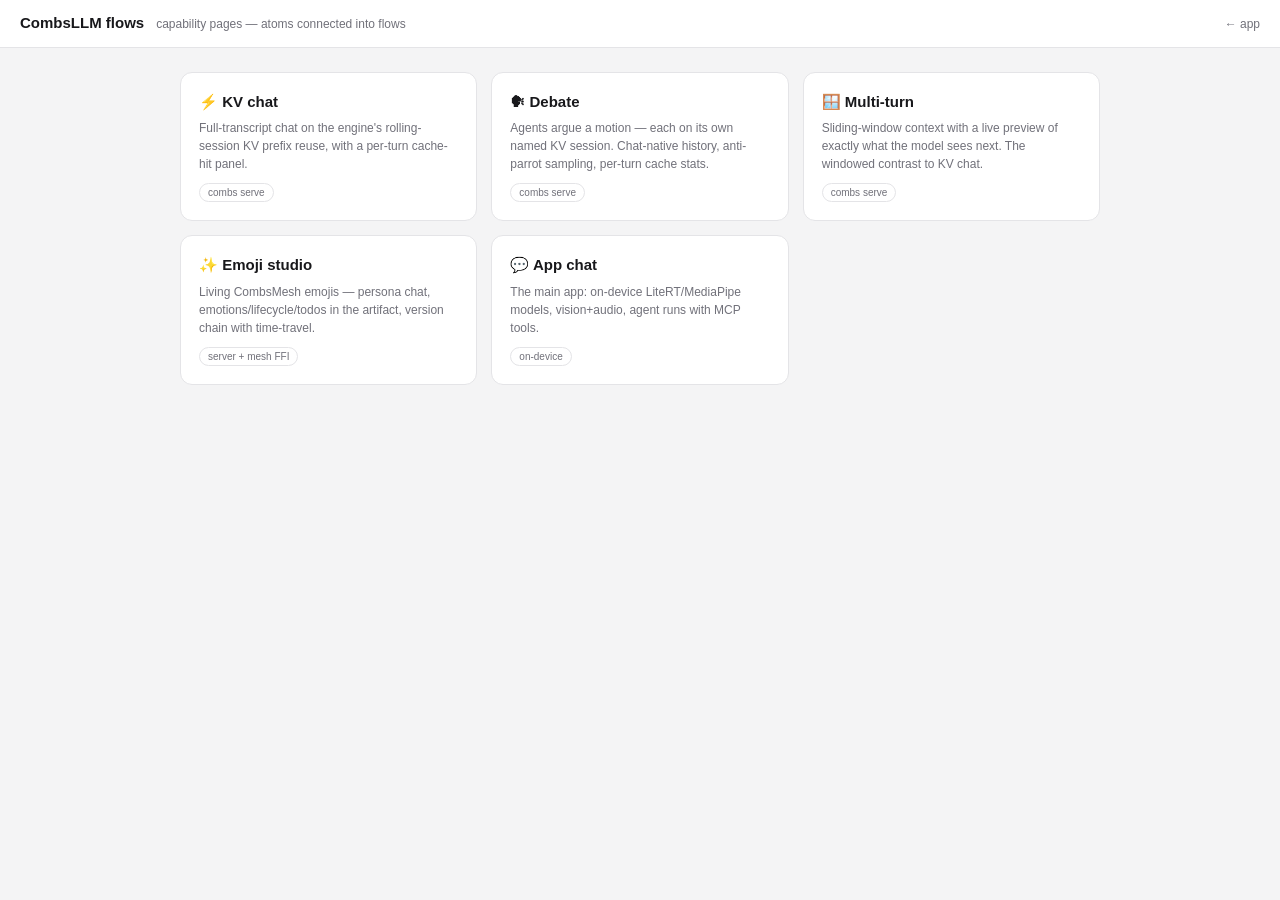
==== flows/index.html @ 653340db "phases D+E: debate, multi-turn, flows launcher — best-of chew capabilities - flows/debate.html: N ag" ====
<!DOCTYPE html>
<!-- flows launcher — the best-of capability pages, connected to atoms. -->
<html lang="en">
<head>
<meta charset="utf-8">
<title>CombsLLM — flows</title>
<meta name="viewport" content="width=device-width, initial-scale=1">
<style>
  :root { --bg:#f4f4f5; --panel:#fff; --border:#e4e4e7; --fg:#18181b; --dim:#71717a; }
  * { box-sizing:border-box; }
  body { margin:0; background:var(--bg); color:var(--fg); font:14px/1.5 -apple-system,"Helvetica Neue",sans-serif; }
  header { padding:12px 20px; border-bottom:1px solid var(--border); background:var(--panel); display:flex; align-items:baseline; gap:12px; }
  header h1 { font-size:15px; margin:0; }
  header span { color:var(--dim); font-size:12px; }
  header a { margin-left:auto; color:var(--dim); font-size:12px; text-decoration:none; }
  header a:hover { color:var(--fg); }
  main { max-width:960px; margin:0 auto; padding:24px 20px; display:grid; grid-template-columns:repeat(auto-fill,minmax(280px,1fr)); gap:14px; }
  .card { background:var(--panel); border:1px solid var(--border); border-radius:12px; padding:18px; text-decoration:none; color:inherit; transition:box-shadow .15s; display:block; }
  .card:hover { box-shadow:0 4px 16px rgba(0,0,0,.08); }
  .card h2 { font-size:15px; margin:0 0 6px; }
  .card p { font-size:12px; color:var(--dim); margin:0; }
  .card .tag { display:inline-block; font-size:10px; color:var(--dim); border:1px solid var(--border); border-radius:99px; padding:1px 8px; margin-top:10px; }
</style>
</head>
<body>
<header>
  <h1>CombsLLM flows</h1>
  <span>capability pages — atoms connected into flows</span>
  <a href="/">← app</a>
</header>
<main>
  <a class="card" href="/flows/kv-chat.html">
    <h2>⚡ KV chat</h2>
    <p>Full-transcript chat on the engine's rolling-session KV prefix reuse, with a per-turn cache-hit panel.</p>
    <span class="tag">combs serve</span>
  </a>
  <a class="card" href="/flows/debate.html">
    <h2>🗣 Debate</h2>
    <p>Agents argue a motion — each on its own named KV session. Chat-native history, anti-parrot sampling, per-turn cache stats.</p>
    <span class="tag">combs serve</span>
  </a>
  <a class="card" href="/flows/multi-turn.html">
    <h2>🪟 Multi-turn</h2>
    <p>Sliding-window context with a live preview of exactly what the model sees next. The windowed contrast to KV chat.</p>
    <span class="tag">combs serve</span>
  </a>
  <a class="card" href="/flows/emoji-studio.html">
    <h2>✨ Emoji studio</h2>
    <p>Living CombsMesh emojis — persona chat, emotions/lifecycle/todos in the artifact, version chain with time-travel.</p>
    <span class="tag">server + mesh FFI</span>
  </a>
  <a class="card" href="/">
    <h2>💬 App chat</h2>
    <p>The main app: on-device LiteRT/MediaPipe models, vision+audio, agent runs with MCP tools.</p>
    <span class="tag">on-device</span>
  </a>
</main>
</body>
</html>
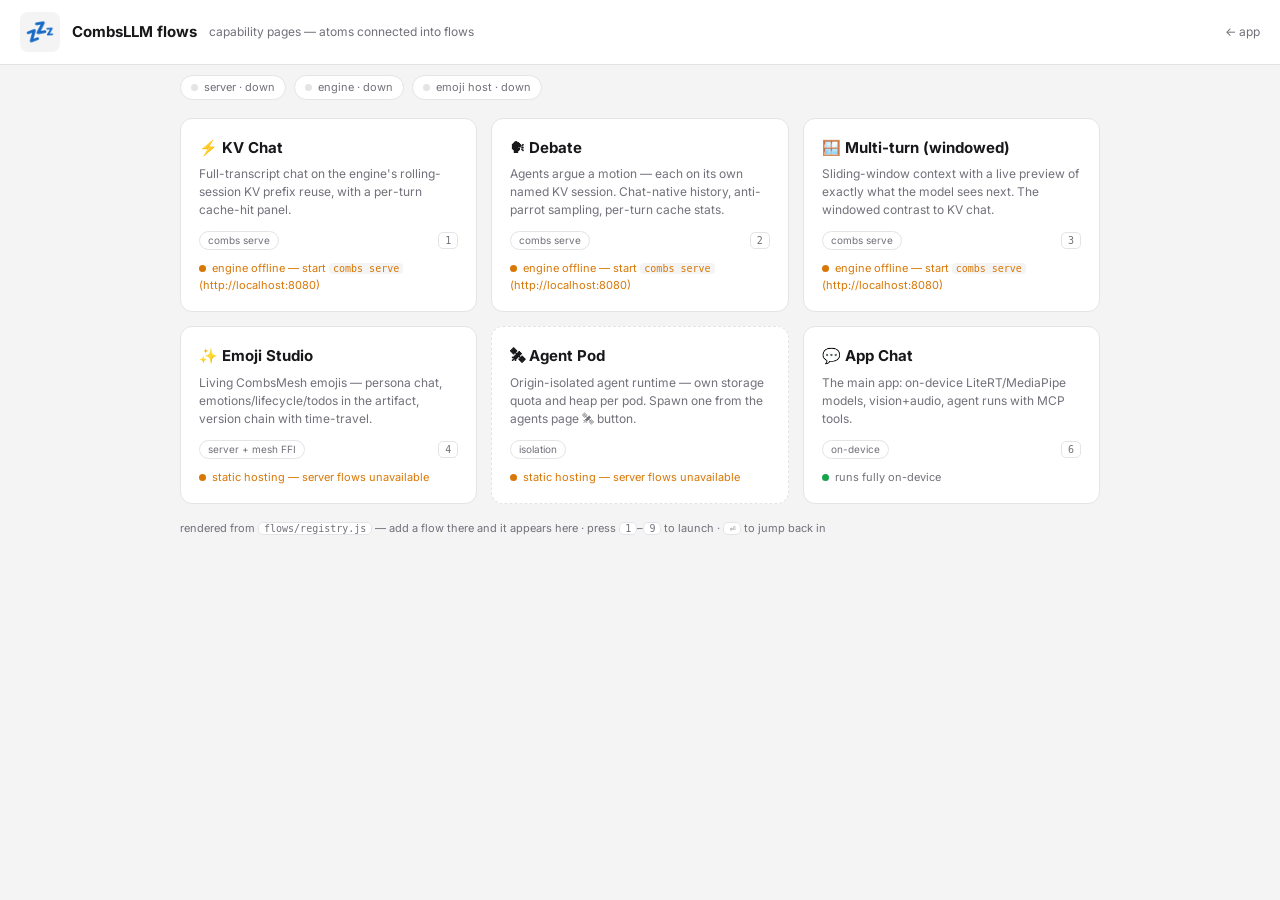
==== commit 94fca2f6: "flows launcher: living registry-driven page + hive one-command boot - server: serve directory index." ====
--- a/flows/index.html
+++ b/flows/index.html
@@ -1,59 +1,214 @@
 <!DOCTYPE html>
-<!-- flows launcher — the best-of capability pages, connected to atoms. -->
+<!-- flows launcher — rendered FROM flows/registry.js (single source of truth).
+     Live-probes the capabilities each flow needs and greets you with the
+     living emoji when its host is up. Zero-build, one module script. -->
 <html lang="en">
 <head>
 <meta charset="utf-8">
 <title>CombsLLM — flows</title>
 <meta name="viewport" content="width=device-width, initial-scale=1">
+<link href="https://fonts.googleapis.com/css2?family=Inter:wght@400;500;600;700&display=swap" rel="stylesheet">
+<link rel="stylesheet" href="../css/flows.css">
 <style>
-  :root { --bg:#f4f4f5; --panel:#fff; --border:#e4e4e7; --fg:#18181b; --dim:#71717a; }
-  * { box-sizing:border-box; }
-  body { margin:0; background:var(--bg); color:var(--fg); font:14px/1.5 -apple-system,"Helvetica Neue",sans-serif; }
-  header { padding:12px 20px; border-bottom:1px solid var(--border); background:var(--panel); display:flex; align-items:baseline; gap:12px; }
-  header h1 { font-size:15px; margin:0; }
-  header span { color:var(--dim); font-size:12px; }
-  header a { margin-left:auto; color:var(--dim); font-size:12px; text-decoration:none; }
-  header a:hover { color:var(--fg); }
-  main { max-width:960px; margin:0 auto; padding:24px 20px; display:grid; grid-template-columns:repeat(auto-fill,minmax(280px,1fr)); gap:14px; }
-  .card { background:var(--panel); border:1px solid var(--border); border-radius:12px; padding:18px; text-decoration:none; color:inherit; transition:box-shadow .15s; display:block; }
-  .card:hover { box-shadow:0 4px 16px rgba(0,0,0,.08); }
-  .card h2 { font-size:15px; margin:0 0 6px; }
+  header { align-items:center; }
+  #fox { width:40px; height:40px; image-rendering:pixelated; border-radius:8px;
+    background:var(--bg); flex:none; display:grid; place-items:center;
+    font-size:24px; line-height:1; overflow:hidden; }
+  #fox canvas { width:40px; height:40px; image-rendering:pixelated; }
+  #status { display:flex; gap:8px; flex-wrap:wrap; padding:10px 20px 0; max-width:960px; margin:0 auto; }
+  .pill { display:inline-flex; align-items:center; gap:6px; font-size:11px; color:var(--dim);
+    border:1px solid var(--border); border-radius:99px; padding:3px 10px; background:var(--panel); }
+  .pill .dot { width:7px; height:7px; border-radius:99px; background:var(--border); }
+  .pill.up .dot { background:var(--green); box-shadow:0 0 6px var(--green); }
+  .pill.warn .dot { background:var(--amber); }
+  main { max-width:960px; margin:0 auto; padding:18px 20px 8px;
+    display:grid; grid-template-columns:repeat(auto-fill,minmax(280px,1fr)); gap:14px; }
+  .card { position:relative; background:var(--panel); border:1px solid var(--border); border-radius:12px;
+    padding:18px; text-decoration:none; color:inherit; display:block;
+    transition:transform .15s ease, box-shadow .15s ease, border-color .15s; }
+  a.card:hover { transform:translateY(-3px); box-shadow:0 8px 24px rgba(0,0,0,.10); border-color:var(--dim); }
+  .card h2 { font-size:15px; margin:0 0 6px; display:flex; align-items:center; gap:8px; }
   .card p { font-size:12px; color:var(--dim); margin:0; }
-  .card .tag { display:inline-block; font-size:10px; color:var(--dim); border:1px solid var(--border); border-radius:99px; padding:1px 8px; margin-top:10px; }
+  .card .foot { display:flex; align-items:center; gap:8px; margin-top:12px; }
+  .card .tag { font-size:10px; color:var(--dim); border:1px solid var(--border); border-radius:99px; padding:1px 8px; }
+  .card .key { margin-left:auto; font-size:10px; color:var(--dim); border:1px solid var(--border);
+    border-radius:5px; padding:0 6px; font-family:ui-monospace,monospace; }
+  .card .need { font-size:11px; margin-top:10px; min-height:14px; color:var(--dim); }
+  .card .need.down { color:var(--amber); }
+  .card .need code { background:var(--bg); border-radius:4px; padding:0 4px; font-size:10px; }
+  .card .need .dot { display:inline-block; width:7px; height:7px; border-radius:99px;
+    background:var(--border); margin-right:6px; }
+  .card .need.up .dot { background:var(--green); }
+  .card .need.down .dot { background:var(--amber); }
+  .card.last { border-color:var(--green); }
+  .card.last::after { content:'⏎ jump back in'; position:absolute; top:10px; right:12px;
+    font-size:10px; color:var(--green); }
+  .card.info { border-style:dashed; cursor:default; }
+  footer { max-width:960px; margin:0 auto; padding:8px 20px 28px; color:var(--dim); font-size:11px; }
+  footer kbd { border:1px solid var(--border); border-radius:5px; padding:0 5px;
+    font-family:ui-monospace,monospace; font-size:10px; background:var(--panel); }
 </style>
 </head>
 <body>
 <header>
+  <div id="fox" title="living emoji — asleep (host down)">💤</div>
   <h1>CombsLLM flows</h1>
   <span>capability pages — atoms connected into flows</span>
   <a href="/">← app</a>
 </header>
-<main>
-  <a class="card" href="/flows/kv-chat.html">
-    <h2>⚡ KV chat</h2>
-    <p>Full-transcript chat on the engine's rolling-session KV prefix reuse, with a per-turn cache-hit panel.</p>
-    <span class="tag">combs serve</span>
-  </a>
-  <a class="card" href="/flows/debate.html">
-    <h2>🗣 Debate</h2>
-    <p>Agents argue a motion — each on its own named KV session. Chat-native history, anti-parrot sampling, per-turn cache stats.</p>
-    <span class="tag">combs serve</span>
-  </a>
-  <a class="card" href="/flows/multi-turn.html">
-    <h2>🪟 Multi-turn</h2>
-    <p>Sliding-window context with a live preview of exactly what the model sees next. The windowed contrast to KV chat.</p>
-    <span class="tag">combs serve</span>
-  </a>
-  <a class="card" href="/flows/emoji-studio.html">
-    <h2>✨ Emoji studio</h2>
-    <p>Living CombsMesh emojis — persona chat, emotions/lifecycle/todos in the artifact, version chain with time-travel.</p>
-    <span class="tag">server + mesh FFI</span>
-  </a>
-  <a class="card" href="/">
-    <h2>💬 App chat</h2>
-    <p>The main app: on-device LiteRT/MediaPipe models, vision+audio, agent runs with MCP tools.</p>
-    <span class="tag">on-device</span>
-  </a>
-</main>
+<div id="status"></div>
+<main id="grid"></main>
+<footer>
+  rendered from <kbd>flows/registry.js</kbd> — add a flow there and it appears here ·
+  press <kbd>1</kbd>–<kbd>9</kbd> to launch · <kbd>⏎</kbd> to jump back in
+</footer>
+
+<script type="module">
+import { flows } from './registry.js';
+import { engineBase } from '../atoms/engine/index.js';
+import { emojiHost, decodeFrames } from '../atoms/emoji/index.js';
+import { hasServer } from '../atoms/auth/index.js';
+
+const LS_LAST = 'combsllm.lastFlow';
+const $ = (id) => document.getElementById(id);
+
+// ── cards from the registry ─────────────────────────────────────────
+const pages = Object.entries(flows).filter(([, f]) => f.owner === 'page' && f.icon);
+const grid = $('grid');
+const openers = [];
+
+pages.forEach(([id, f], i) => {
+  const el = document.createElement(f.spawnOnly ? 'div' : 'a');
+  el.className = 'card' + (f.spawnOnly ? ' info' : '');
+  if (!f.spawnOnly) el.href = f.url;
+  el.innerHTML = `
+    <h2>${f.icon} ${f.title}</h2>
+    <p>${f.blurb}</p>
+    <div class="foot"><span class="tag">${f.tag}</span>${i < 9 && !f.spawnOnly ? `<span class="key">${i + 1}</span>` : ''}</div>
+    <div class="need" data-needs="${(f.needs || []).join(',')}"></div>`;
+  grid.appendChild(el);
+  if (!f.spawnOnly) {
+    el.addEventListener('click', () => localStorage.setItem(LS_LAST, f.url));
+    openers[i + 1] = () => { localStorage.setItem(LS_LAST, f.url); location.href = f.url; };
+  }
+});
+
+// last-visited highlight + ⏎
+const last = localStorage.getItem(LS_LAST);
+if (last) {
+  const el = [...grid.querySelectorAll('a.card')].find((a) => a.getAttribute('href') === last);
+  if (el) el.classList.add('last');
+}
+addEventListener('keydown', (e) => {
+  if (e.metaKey || e.ctrlKey || e.altKey) return;
+  if (e.key === 'Enter' && last) { location.href = last; return; }
+  const n = parseInt(e.key, 10);
+  if (openers[n]) openers[n]();
+});
+
+// ── capability probes (raw fetch only — never trip the 428 dialog) ──
+const timeout = (ms) => AbortSignal.timeout(ms);
+const probe = {
+  async server() {
+    try { return (await hasServer()) ? 'up' : 'down'; } catch { return 'down'; }
+  },
+  async engine() {
+    // Granted already? → relay probe is dialog-free. Static host → direct.
+    // 401/428/network → report honestly, never prompt here.
+    try {
+      if (!(await hasServer())) {
+        const d = await fetch(`${engineBase()}/health`, { cache: 'no-store', signal: timeout(2500) });
+        return d.ok ? 'up' : 'down';
+      }
+      const r = await fetch('/api/relay', {
+        method: 'POST', headers: { 'content-type': 'application/json' },
+        body: JSON.stringify({ url: `${engineBase()}/health`, scope: 'net:combs-engine', detail: 'engine health probe' }),
+        cache: 'no-store', signal: timeout(2500),
+      });
+      if (r.status === 401 || r.status === 428) return 'locked';
+      return r.ok ? 'up' : 'down';
+    } catch { return 'down'; }
+  },
+  async emoji() {
+    try {
+      const r = await fetch('/api/emoji/state', { cache: 'no-store', signal: timeout(2000) });
+      if (r.status === 401) return 'locked';
+      return r.ok ? 'up' : 'down';
+    } catch { return 'down'; }
+  },
+};
+
+const HINTS = {
+  engine: {
+    up: 'engine online', locked: 'engine — unlock passkey / grant <code>net:combs-engine</code> on first chat',
+    down: `engine offline — start <code>combs serve</code> (${engineBase()})`,
+  },
+  'emoji-host': {
+    up: 'emoji host alive', locked: 'unlock passkey to wake the emoji',
+    down: 'host down — needs <code>COMBS_MESH_LIB</code> + <code>COMBS_ENGINE_URL</code>',
+  },
+  server: {
+    up: 'server-hosted', locked: 'server up — passkey locked',
+    down: 'static hosting — server flows unavailable',
+  },
+};
+
+async function refresh() {
+  const server = await Promise.allSettled([probe.server(), probe.engine(), probe.emoji()]);
+  const state = {
+    server: server[0].status === 'fulfilled' ? server[0].value : 'down',
+    engine: server[1].status === 'fulfilled' ? server[1].value : 'down',
+    'emoji-host': server[2].status === 'fulfilled' ? server[2].value : 'down',
+  };
+  // status pills
+  $('status').innerHTML = ['server', 'engine', 'emoji-host'].map((k) => {
+    const v = state[k];
+    const cls = v === 'up' ? 'up' : v === 'locked' ? 'warn' : '';
+    const label = { server: 'server', engine: 'engine', 'emoji-host': 'emoji host' }[k];
+    return `<span class="pill ${cls}"><span class="dot"></span>${label} · ${v}</span>`;
+  }).join('');
+  // per-card hints
+  grid.querySelectorAll('.need').forEach((el) => {
+    const needs = (el.dataset.needs || '').split(',').filter(Boolean);
+    if (!needs.length) { el.innerHTML = '<span class="dot"></span>runs fully on-device'; el.className = 'need up'; return; }
+    const badIdx = needs.findIndex((n) => state[n] !== 'up');
+    if (badIdx === -1) {
+      el.innerHTML = '<span class="dot"></span>' + needs.map((n) => HINTS[n].up).join(' · ');
+      el.className = 'need up';
+    } else {
+      el.innerHTML = '<span class="dot"></span>' + HINTS[needs[badIdx]][state[needs[badIdx]]];
+      el.className = 'need down';
+    }
+  });
+  // the fox wakes up
+  if (state['emoji-host'] === 'up') wakeFox();
+}
+
+// ── spark-fox greeter ───────────────────────────────────────────────
+let foxAwake = false;
+async function wakeFox() {
+  if (foxAwake) return;
+  foxAwake = true;
+  try {
+    const raw = await emojiHost.frames();
+    const frames = decodeFrames(raw);
+    if (!frames.length) throw new Error('no frames');
+    const cv = document.createElement('canvas');
+    cv.width = raw.width; cv.height = raw.height;
+    const ctx = cv.getContext('2d');
+    const box = $('fox');
+    box.textContent = '';
+    box.title = 'living emoji — awake';
+    box.appendChild(cv);
+    let i = 0;
+    setInterval(() => { ctx.putImageData(frames[i = (i + 1) % frames.length], 0, 0); }, 160);
+  } catch {
+    foxAwake = false;
+  }
+}
+
+refresh();
+setInterval(refresh, 15000);
+</script>
 </body>
 </html>
--- a/css/flows.css
+++ b/css/flows.css
@@ -0,0 +1,60 @@
+/* flows.css — shared base for the light flow pages
+   (flows/index, kv-chat, debate, multi-turn).
+   Tokens + header/panel/chat/composer primitives + dark scheme.
+   emoji-studio and pod keep their own dark stage/console palettes. */
+
+:root {
+  --bg:#f4f4f5; --panel:#fff; --border:#e4e4e7; --fg:#18181b; --dim:#71717a;
+  --accent-bg:#18181b; --accent-fg:#fafafa;
+  --green:#16a34a; --greenbg:#f0fdf4; --red:#dc2626; --amber:#d97706; --amberbg:#fffbeb;
+}
+@media (prefers-color-scheme: dark) {
+  :root {
+    --bg:#09090b; --panel:#18181b; --border:#27272a; --fg:#fafafa; --dim:#a1a1aa;
+    --accent-bg:#fafafa; --accent-fg:#18181b;
+    --green:#4ade80; --greenbg:#052e16; --red:#f87171; --amber:#fbbf24; --amberbg:#451a03;
+  }
+}
+
+* { box-sizing:border-box; }
+body { margin:0; background:var(--bg); color:var(--fg);
+  font:14px/1.5 "Inter", -apple-system, "Helvetica Neue", sans-serif; }
+
+header { padding:12px 20px; border-bottom:1px solid var(--border); background:var(--panel);
+  display:flex; align-items:baseline; gap:12px; flex-wrap:wrap; }
+header h1 { font-size:15px; margin:0; }
+header span { color:var(--dim); font-size:12px; }
+header a { margin-left:auto; color:var(--dim); font-size:12px; text-decoration:none; }
+header a:hover { color:var(--fg); }
+
+.panel { background:var(--panel); border:1px solid var(--border); border-radius:10px; padding:14px; }
+.panel h2 { font-size:11px; text-transform:uppercase; letter-spacing:.08em; color:var(--dim); margin:0 0 10px; }
+
+/* chat primitives */
+#chatlog { height:52vh; min-height:280px; overflow:auto; display:flex; flex-direction:column; gap:8px; margin-bottom:10px; }
+.msg { max-width:82%; padding:8px 12px; border-radius:12px; font-size:13px; white-space:pre-wrap; }
+.msg.user { align-self:flex-end; background:var(--accent-bg); color:var(--accent-fg); }
+.msg.bot { align-self:flex-start; background:var(--bg); border:1px solid var(--border); }
+.msg.sys { align-self:center; background:none; color:var(--dim); font-size:11px; }
+.cursor { animation:pulse 1s infinite; }
+@keyframes pulse { 50% { opacity:0; } }
+
+#composer { display:flex; gap:8px; }
+#composer input { flex:1; border:1px solid var(--border); border-radius:8px; padding:9px 12px;
+  font:inherit; background:var(--panel); color:var(--fg); }
+#composer button { background:var(--accent-bg); color:var(--accent-fg); border:0; border-radius:8px;
+  padding:9px 16px; font:inherit; cursor:pointer; }
+#composer button:disabled { opacity:.4; cursor:wait; }
+
+/* stat rows + badges (kv-chat .turn / debate .stat share these) */
+.row { display:flex; justify-content:space-between; align-items:center; }
+.badge { display:inline-block; padding:1px 8px; border-radius:99px; border:1px solid var(--border); color:var(--dim); font-size:11px; }
+.badge.hot { color:var(--green); border-color:var(--green); background:var(--greenbg); }
+.badge.warm { color:var(--fg); border-color:var(--fg); }
+.mini { height:4px; background:var(--bg); border-radius:99px; overflow:hidden; margin:5px 0; }
+.mini div { height:100%; background:var(--green); }
+.cap { color:var(--dim); }
+
+/* engine-down placeholder */
+#setup { max-width:34rem; margin:12vh auto; text-align:center; color:var(--dim); }
+#setup code { background:var(--panel); border:1px solid var(--border); border-radius:6px; padding:2px 6px; }
